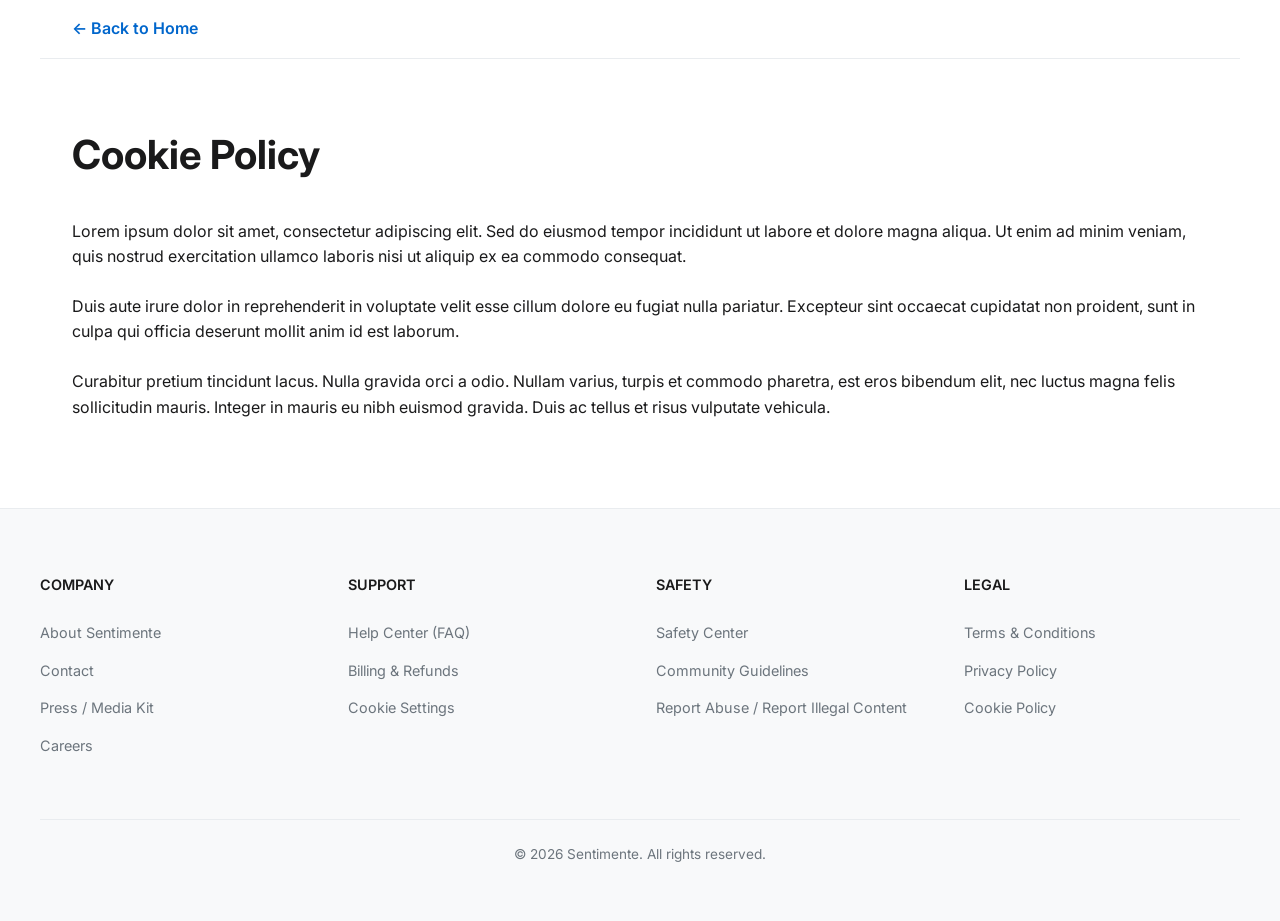
==== cookie-policy.html @ 8a0468c9 "Initial structure" ====
<!DOCTYPE html>
<html lang="en">
<head>
    <meta charset="UTF-8">
    <meta name="viewport" content="width=device-width, initial-scale=1.0">
    <title>Cookie Policy - Sentimente</title>
    <link rel="stylesheet" href="style.css">
</head>
<body>
    <nav style="padding: 1rem 2rem; border-bottom: 1px solid #e9ecef; max-width: 1200px; margin: 0 auto; width: 100%;">
        <a href="index.html" style="text-decoration: none; color: #0066cc; font-weight: 600;">← Back to Home</a>
    </nav>

    <main>
        <h1>Cookie Policy</h1>
        
        <p>Lorem ipsum dolor sit amet, consectetur adipiscing elit. Sed do eiusmod tempor incididunt ut labore et dolore magna aliqua. Ut enim ad minim veniam, quis nostrud exercitation ullamco laboris nisi ut aliquip ex ea commodo consequat.</p>
        <p>Duis aute irure dolor in reprehenderit in voluptate velit esse cillum dolore eu fugiat nulla pariatur. Excepteur sint occaecat cupidatat non proident, sunt in culpa qui officia deserunt mollit anim id est laborum.</p>
        <p>Curabitur pretium tincidunt lacus. Nulla gravida orci a odio. Nullam varius, turpis et commodo pharetra, est eros bibendum elit, nec luctus magna felis sollicitudin mauris. Integer in mauris eu nibh euismod gravida. Duis ac tellus et risus vulputate vehicula.</p>

    </main>

    
    <footer class="site-footer">
        <div class="footer-container">
            <div class="footer-column">
                <h3>Company</h3>
                <ul>
                    <li><a href="about.html">About Sentimente</a></li>
                    <li><a href="contact.html">Contact</a></li>
                    <li><a href="press.html">Press / Media Kit</a></li>
                    <li><a href="careers.html">Careers</a></li>
                </ul>
            </div>
            <div class="footer-column">
                <h3>Support</h3>
                <ul>
                    <li><a href="faq.html">Help Center (FAQ)</a></li>
                    <li><a href="billing.html">Billing & Refunds</a></li>
                    <li><a href="cookie-settings.html">Cookie Settings</a></li>
                </ul>
            </div>
            <div class="footer-column">
                <h3>Safety</h3>
                <ul>
                    <li><a href="safety.html">Safety Center</a></li>
                    <li><a href="community-guidelines.html">Community Guidelines</a></li>
                    <li><a href="report-abuse.html">Report Abuse / Report Illegal Content</a></li>
                </ul>
            </div>
            <div class="footer-column">
                <h3>Legal</h3>
                <ul>
                    <li><a href="terms.html">Terms & Conditions</a></li>
                    <li><a href="privacy.html">Privacy Policy</a></li>
                    <li><a href="cookie-policy.html">Cookie Policy</a></li>
                </ul>
            </div>
        </div>
        <div class="footer-bottom">
            <p>&copy; 2026 Sentimente. All rights reserved.</p>
        </div>
    </footer>

</body>
</html>
---- style.css ----
@import url('https://fonts.googleapis.com/css2?family=Inter:wght@300;400;600&display=swap');

:root {
    --bg-color: #ffffff;
    --text-color: #1a1a1b;
    --footer-bg: #f8f9fa;
    --accent-color: #0066cc;
    --border-color: #e9ecef;
    --muted-text: #6c757d;
}

* {
    box-sizing: border-box;
    margin: 0;
    padding: 0;
}

body {
    font-family: 'Inter', sans-serif;
    color: var(--text-color);
    background-color: var(--bg-color);
    line-height: 1.6;
    display: flex;
    flex-direction: column;
    min-height: 100vh;
}

main {
    flex: 1;
    padding: 4rem 2rem;
    max-width: 1200px;
    margin: 0 auto;
    width: 100%;
}

h1 {
    font-size: 2.5rem;
    margin-bottom: 2rem;
}

p {
    margin-bottom: 1.5rem;
}

/* Footer Styles */
.site-footer {
    background-color: var(--footer-bg);
    border-top: 1px solid var(--border-color);
    padding: 4rem 2rem 2rem;
}

.footer-container {
    max-width: 1200px;
    margin: 0 auto;
    display: grid;
    grid-template-columns: repeat(auto-fit, minmax(200px, 1fr));
    gap: 2rem;
}

.footer-column h3 {
    font-size: 0.9rem;
    font-weight: 600;
    text-transform: uppercase;
    margin-bottom: 1.5rem;
    color: var(--text-color);
}

.footer-column ul {
    list-style: none;
}

.footer-column ul li {
    margin-bottom: 0.75rem;
}

.footer-column ul li a {
    text-decoration: none;
    color: var(--muted-text);
    font-size: 0.9rem;
    transition: color 0.2s;
}

.footer-column ul li a:hover {
    color: var(--accent-color);
}

.footer-bottom {
    max-width: 1200px;
    margin: 3rem auto 0;
    padding-top: 1.5rem;
    border-top: 1px solid var(--border-color);
    text-align: center;
    color: var(--muted-text);
    font-size: 0.85rem;
}

@media (max-width: 768px) {
    .footer-container {
        grid-template-columns: repeat(2, 1fr);
    }
}

@media (max-width: 480px) {
    .footer-container {
        grid-template-columns: 1fr;
    }
}
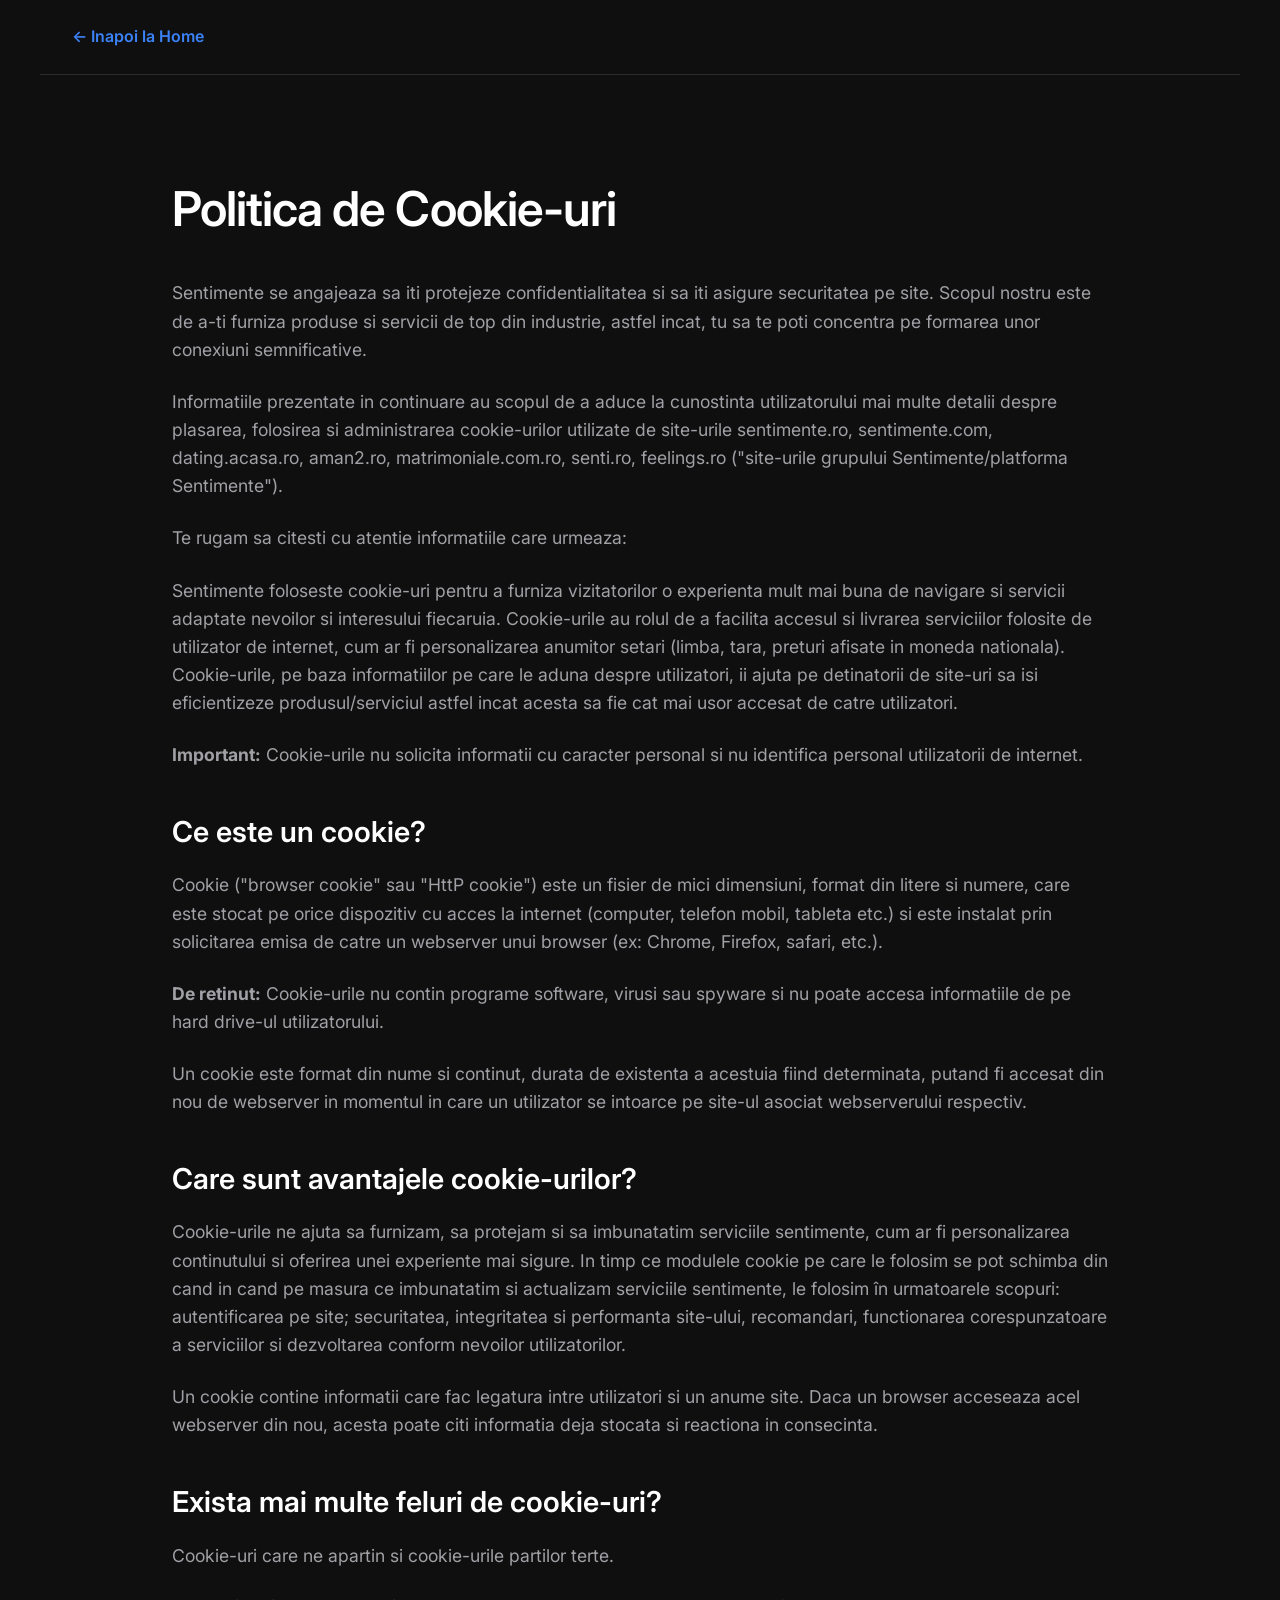
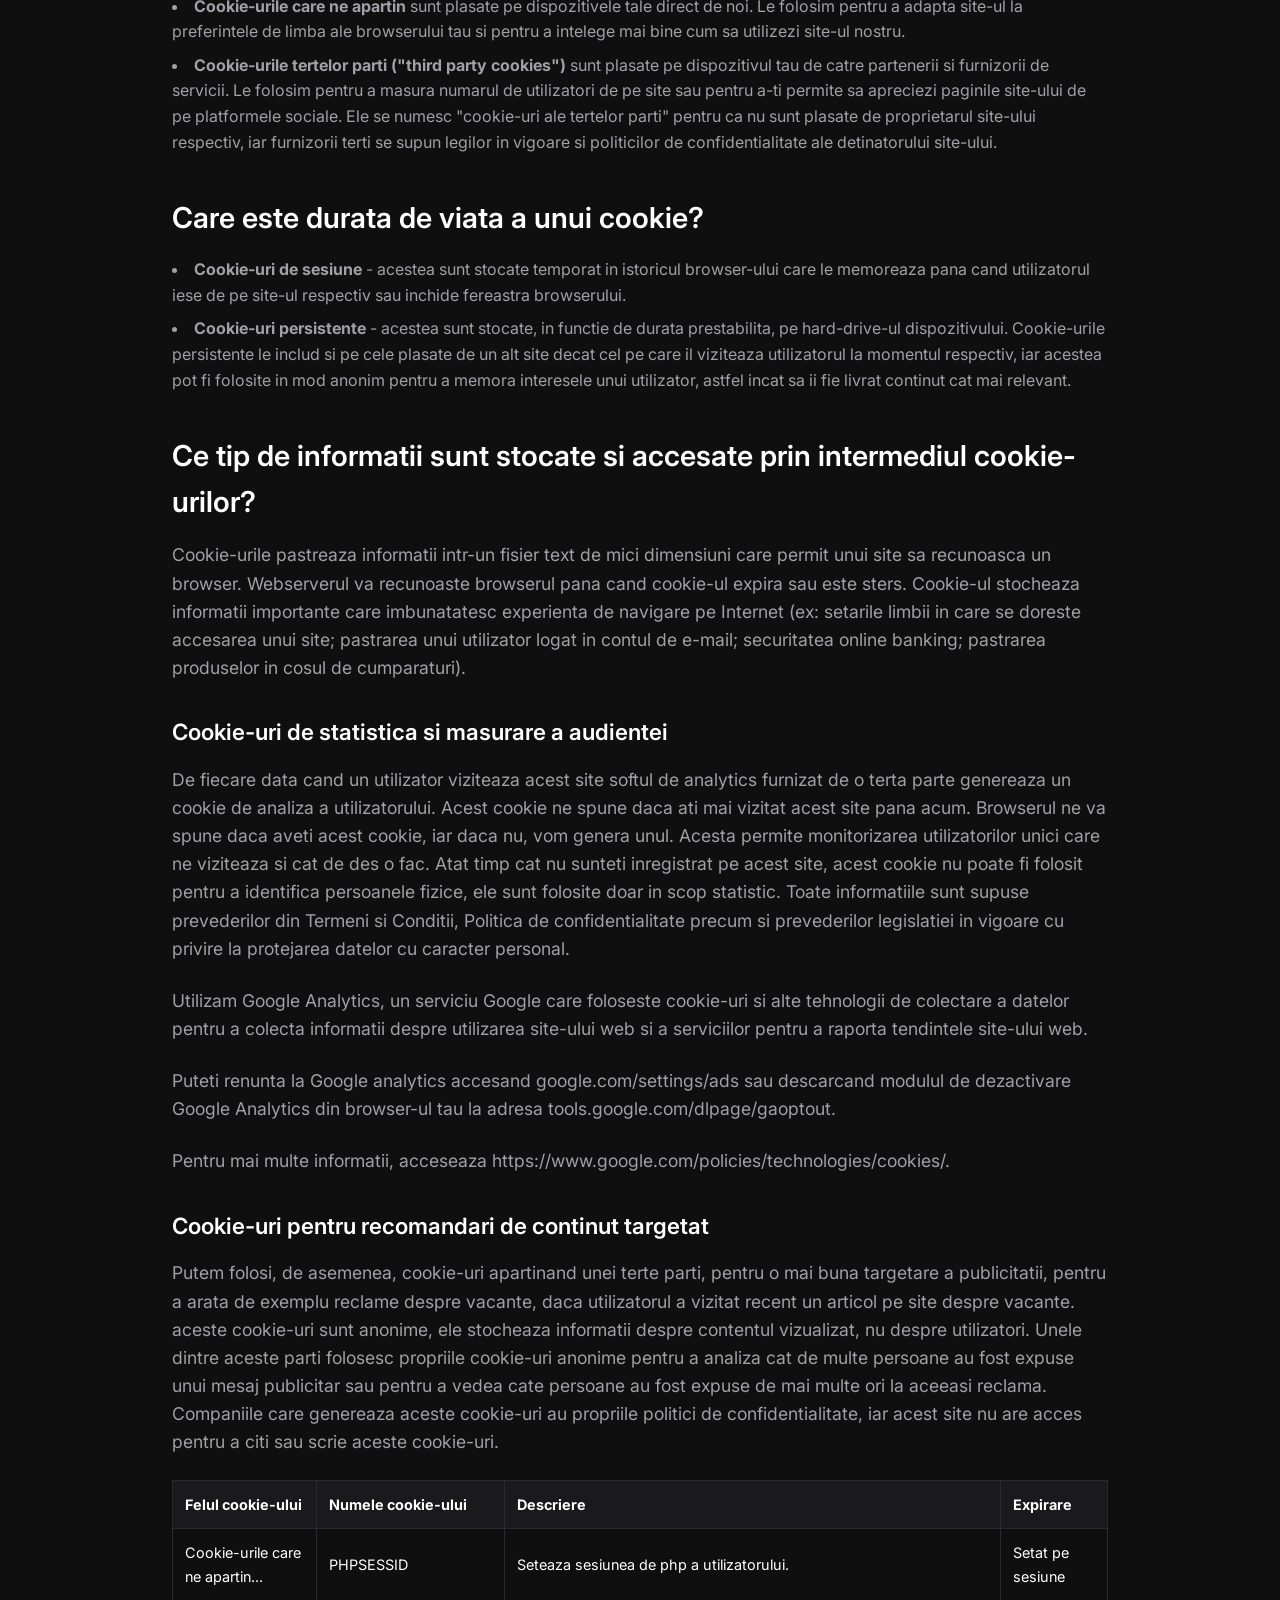
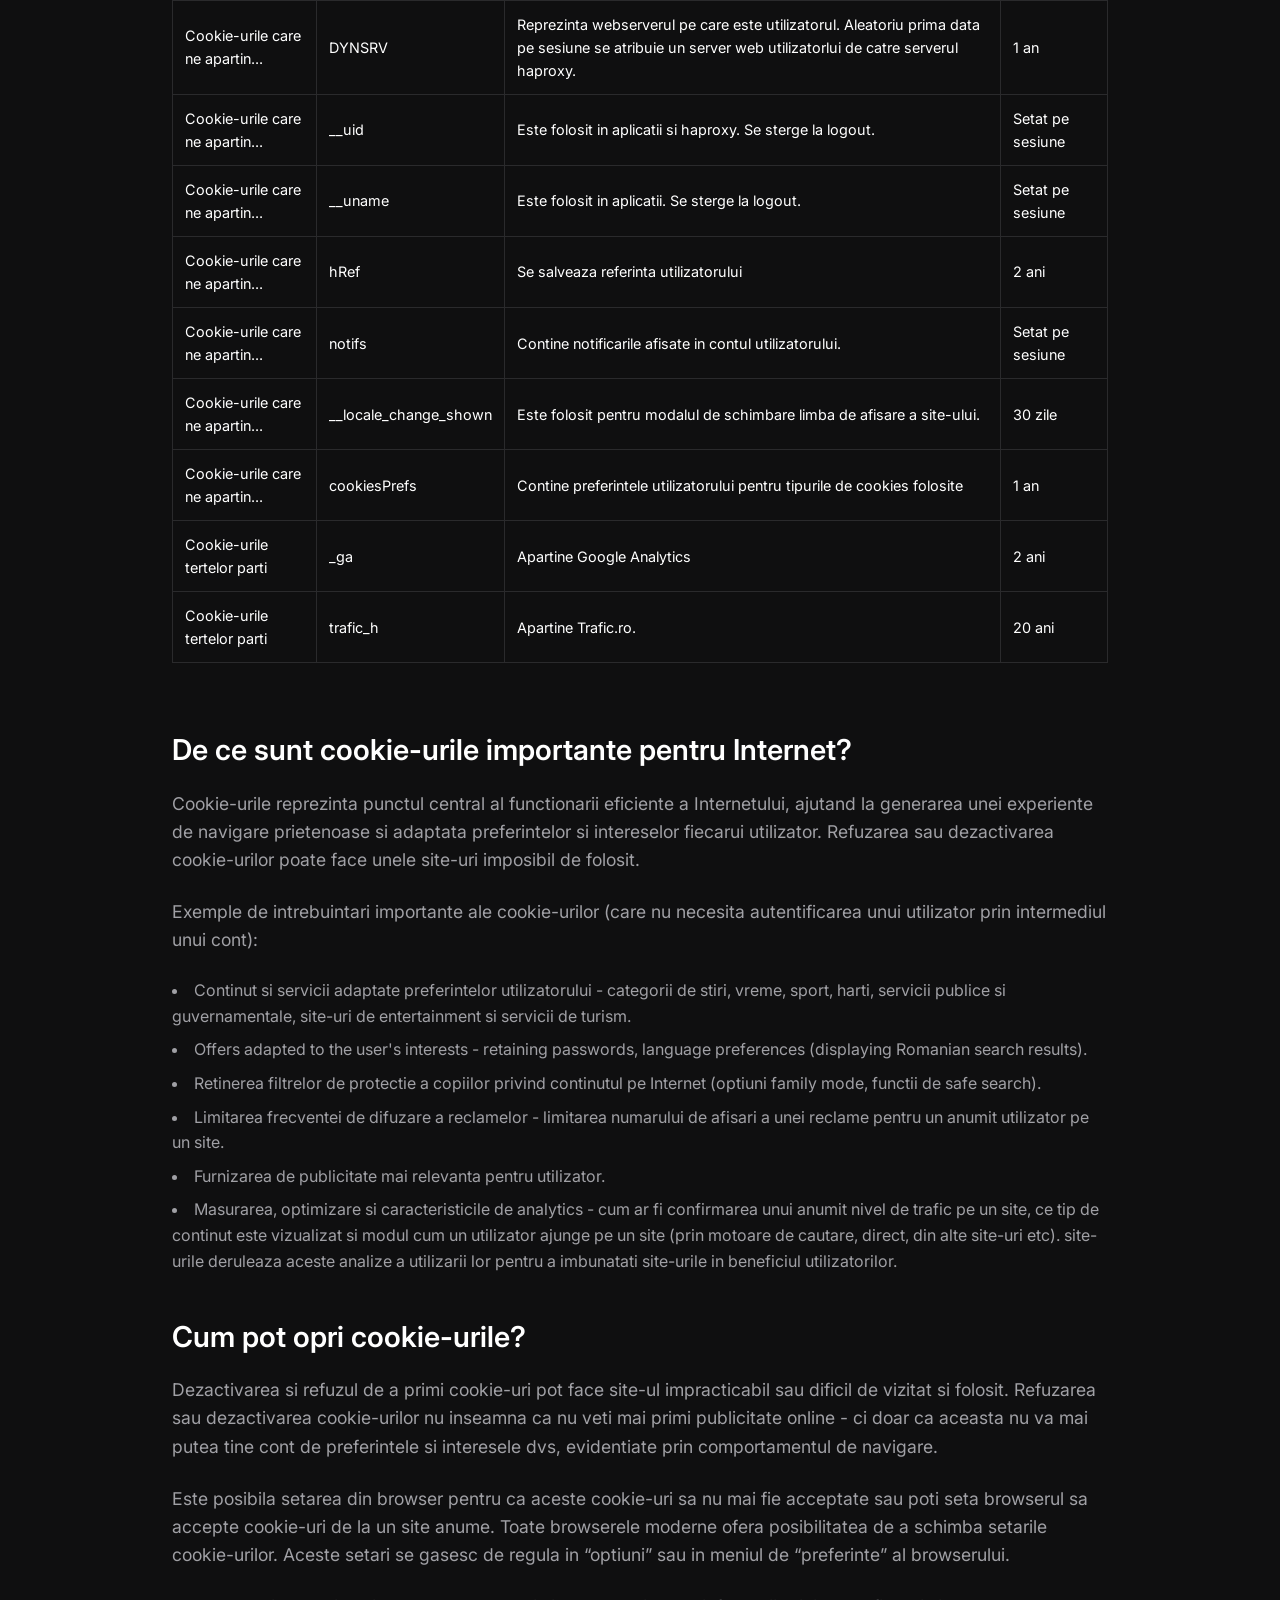
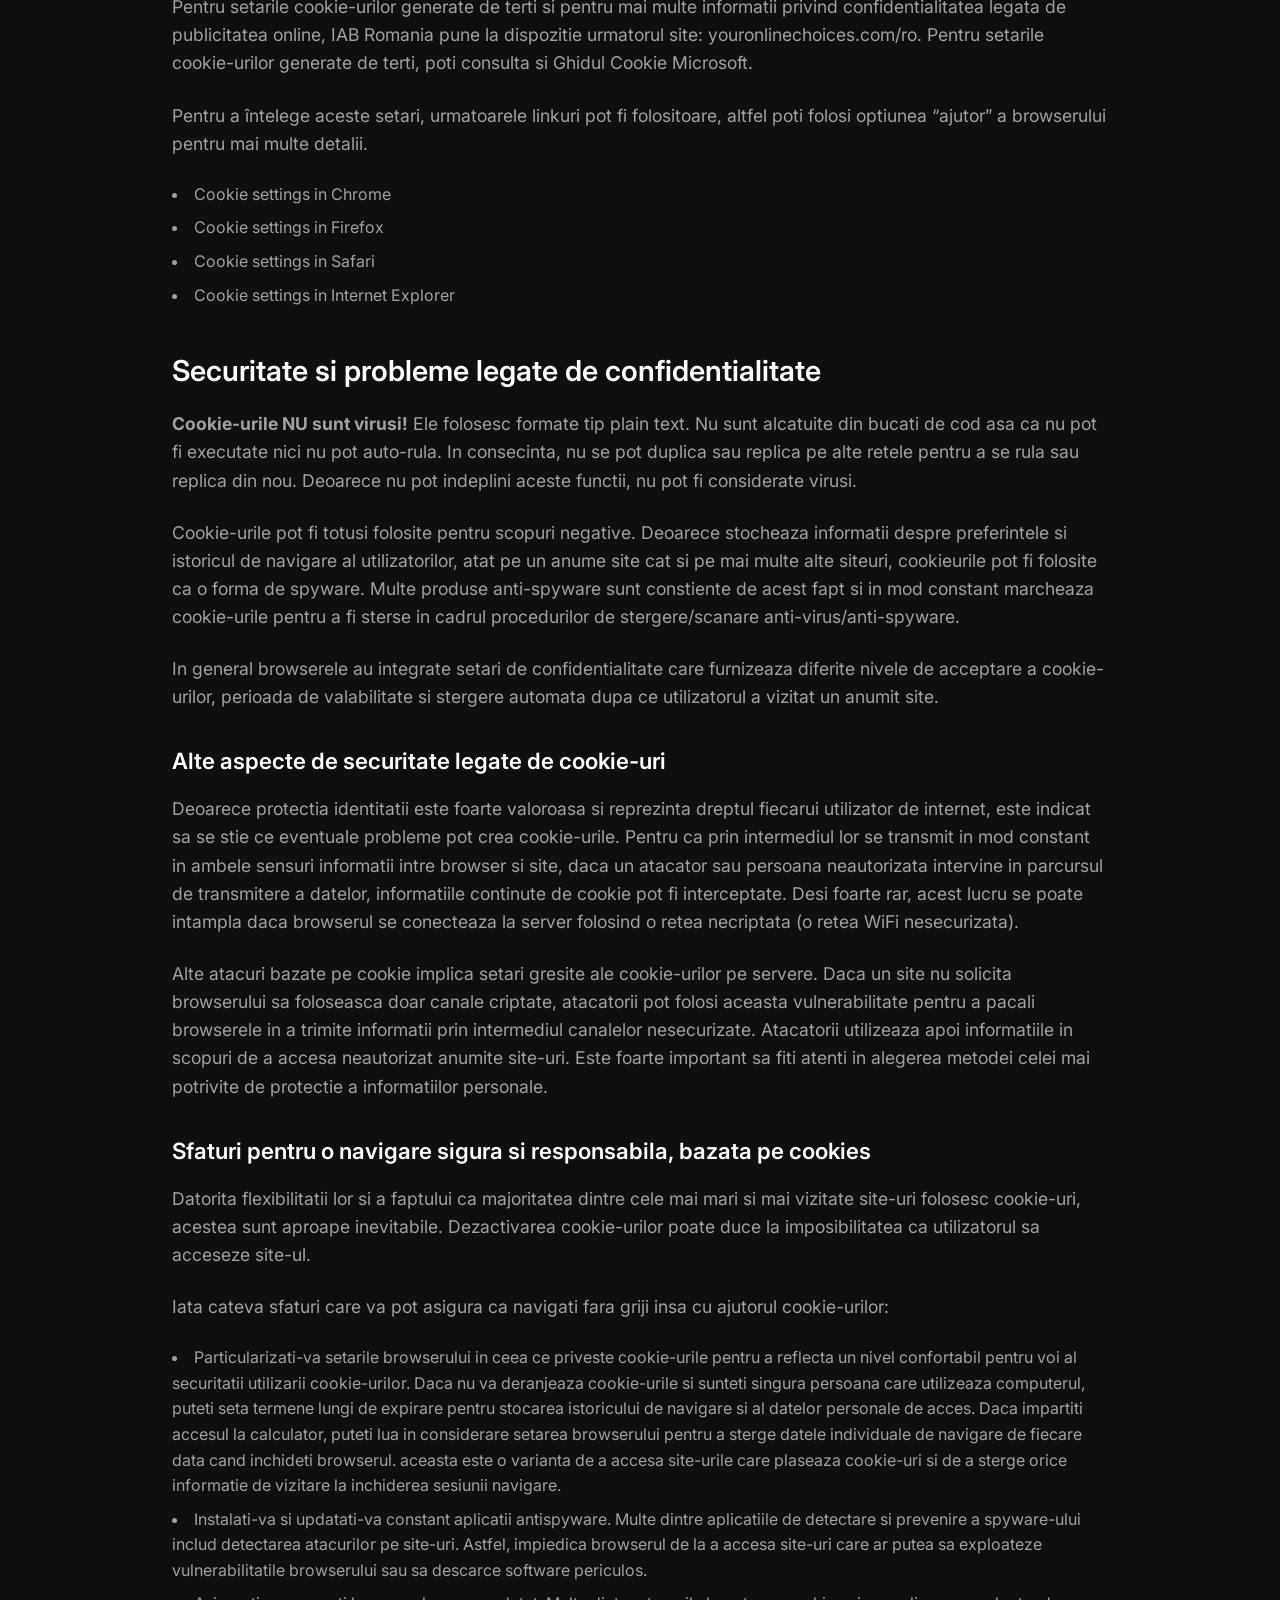
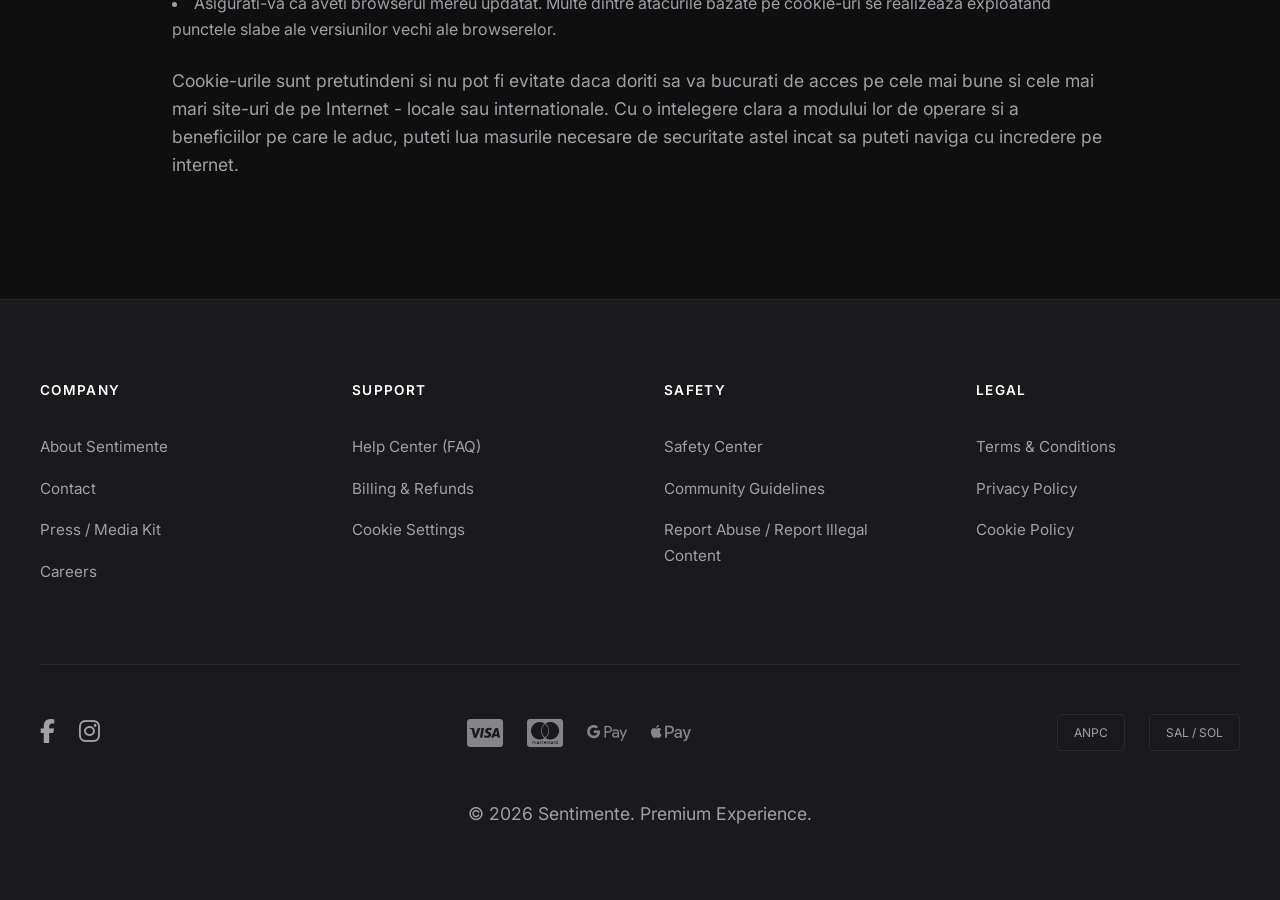
==== commit 27b71021: "Update cookie policy with formatted Romanian text" ====
--- a/cookie-policy.html
+++ b/cookie-policy.html
@@ -1,26 +1,332 @@
 <!DOCTYPE html>
 <html lang="en">
+
 <head>
     <meta charset="UTF-8">
     <meta name="viewport" content="width=device-width, initial-scale=1.0">
-    <title>Cookie Policy - Sentimente</title>
+    <title>Politica de Cookie-uri - Sentimente</title>
     <link rel="stylesheet" href="style.css">
+    <link rel="stylesheet" href="https://cdnjs.cloudflare.com/ajax/libs/font-awesome/6.4.0/css/all.min.css">
+    <style>
+        .content-section h2 {
+            font-size: 1.8rem;
+            margin: 2.5rem 0 1rem;
+            font-weight: 600;
+        }
+
+        .content-section h3 {
+            font-size: 1.4rem;
+            margin: 2rem 0 1rem;
+            font-weight: 600;
+            color: var(--text-color);
+        }
+
+        .content-section ul {
+            list-style-position: inside;
+            margin-bottom: 1.5rem;
+            color: var(--muted-text);
+        }
+
+        .content-section ul li {
+            margin-bottom: 0.5rem;
+        }
+
+        table {
+            width: 100%;
+            border-collapse: collapse;
+            margin-bottom: 1.5rem;
+            font-size: 0.9rem;
+        }
+
+        th,
+        td {
+            border: 1px solid var(--border-color);
+            padding: 0.75rem;
+            text-align: left;
+        }
+
+        th {
+            background-color: var(--secondary-bg);
+            color: var(--text-color);
+        }
+    </style>
 </head>
+
 <body>
-    <nav style="padding: 1rem 2rem; border-bottom: 1px solid #e9ecef; max-width: 1200px; margin: 0 auto; width: 100%;">
-        <a href="index.html" style="text-decoration: none; color: #0066cc; font-weight: 600;">← Back to Home</a>
+    <nav
+        style="padding: 1.5rem 2rem; border-bottom: 1px solid #2a2a2c; max-width: 1200px; margin: 0 auto; width: 100%;">
+        <a href="index.html" style="text-decoration: none; color: #3b82f6; font-weight: 600;">← Inapoi la Home</a>
     </nav>
 
-    <main>
-        <h1>Cookie Policy</h1>
-        
-        <p>Lorem ipsum dolor sit amet, consectetur adipiscing elit. Sed do eiusmod tempor incididunt ut labore et dolore magna aliqua. Ut enim ad minim veniam, quis nostrud exercitation ullamco laboris nisi ut aliquip ex ea commodo consequat.</p>
-        <p>Duis aute irure dolor in reprehenderit in voluptate velit esse cillum dolore eu fugiat nulla pariatur. Excepteur sint occaecat cupidatat non proident, sunt in culpa qui officia deserunt mollit anim id est laborum.</p>
-        <p>Curabitur pretium tincidunt lacus. Nulla gravida orci a odio. Nullam varius, turpis et commodo pharetra, est eros bibendum elit, nec luctus magna felis sollicitudin mauris. Integer in mauris eu nibh euismod gravida. Duis ac tellus et risus vulputate vehicula.</p>
-
+    <main class="content-section">
+        <h1>Politica de Cookie-uri</h1>
+
+        <p>Sentimente se angajeaza sa iti protejeze confidentialitatea si sa iti asigure securitatea pe site. Scopul
+            nostru este de a-ti furniza produse si servicii de top din industrie, astfel incat, tu sa te poti concentra
+            pe formarea unor conexiuni semnificative.</p>
+        <p>Informatiile prezentate in continuare au scopul de a aduce la cunostinta utilizatorului mai multe detalii
+            despre plasarea, folosirea si administrarea cookie-urilor utilizate de site-urile sentimente.ro,
+            sentimente.com, dating.acasa.ro, aman2.ro, matrimoniale.com.ro, senti.ro, feelings.ro ("site-urile grupului
+            Sentimente/platforma Sentimente").</p>
+        <p>Te rugam sa citesti cu atentie informatiile care urmeaza:</p>
+        <p>Sentimente foloseste cookie-uri pentru a furniza vizitatorilor o experienta mult mai buna de navigare si
+            servicii adaptate nevoilor si interesului fiecaruia. Cookie-urile au rolul de a facilita accesul si livrarea
+            serviciilor folosite de utilizator de internet, cum ar fi personalizarea anumitor setari (limba, tara,
+            preturi afisate in moneda nationala). Cookie-urile, pe baza informatiilor pe care le aduna despre
+            utilizatori, ii ajuta pe detinatorii de site-uri sa isi eficientizeze produsul/serviciul astfel incat acesta
+            sa fie cat mai usor accesat de catre utilizatori.</p>
+        <p><strong>Important:</strong> Cookie-urile nu solicita informatii cu caracter personal si nu identifica
+            personal utilizatorii de internet.</p>
+
+        <h2>Ce este un cookie?</h2>
+        <p>Cookie ("browser cookie" sau "HttP cookie") este un fisier de mici dimensiuni, format din litere si numere,
+            care este stocat pe orice dispozitiv cu acces la internet (computer, telefon mobil, tableta etc.) si este
+            instalat prin solicitarea emisa de catre un webserver unui browser (ex: Chrome, Firefox, safari, etc.).</p>
+        <p><strong>De retinut:</strong> Cookie-urile nu contin programe software, virusi sau spyware si nu poate accesa
+            informatiile de pe hard drive-ul utilizatorului.</p>
+        <p>Un cookie este format din nume si continut, durata de existenta a acestuia fiind determinata, putand fi
+            accesat din nou de webserver in momentul in care un utilizator se intoarce pe site-ul asociat webserverului
+            respectiv.</p>
+
+        <h2>Care sunt avantajele cookie-urilor?</h2>
+        <p>Cookie-urile ne ajuta sa furnizam, sa protejam si sa imbunatatim serviciile sentimente, cum ar fi
+            personalizarea continutului si oferirea unei experiente mai sigure. In timp ce modulele cookie pe care le
+            folosim se pot schimba din cand in cand pe masura ce imbunatatim si actualizam serviciile sentimente, le
+            folosim în urmatoarele scopuri: autentificarea pe site; securitatea, integritatea si performanta site-ului,
+            recomandari, functionarea corespunzatoare a serviciilor si dezvoltarea conform nevoilor utilizatorilor.</p>
+        <p>Un cookie contine informatii care fac legatura intre utilizatori si un anume site. Daca un browser acceseaza
+            acel webserver din nou, acesta poate citi informatia deja stocata si reactiona in consecinta.</p>
+
+        <h2>Exista mai multe feluri de cookie-uri?</h2>
+        <p>Cookie-uri care ne apartin si cookie-urile partilor terte.</p>
+        <ul>
+            <li><strong>Cookie-urile care ne apartin</strong> sunt plasate pe dispozitivele tale direct de noi. Le
+                folosim pentru a adapta site-ul la preferintele de limba ale browserului tau si pentru a intelege mai
+                bine cum sa utilizezi site-ul nostru.</li>
+            <li><strong>Cookie-urile tertelor parti ("third party cookies")</strong> sunt plasate pe dispozitivul tau de
+                catre partenerii si furnizorii de servicii. Le folosim pentru a masura numarul de utilizatori de pe site
+                sau pentru a-ti permite sa apreciezi paginile site-ului de pe platformele sociale. Ele se numesc
+                "cookie-uri ale tertelor parti" pentru ca nu sunt plasate de proprietarul site-ului respectiv, iar
+                furnizorii terti se supun legilor in vigoare si politicilor de confidentialitate ale detinatorului
+                site-ului.</li>
+        </ul>
+
+        <h2>Care este durata de viata a unui cookie?</h2>
+        <ul>
+            <li><strong>Cookie-uri de sesiune</strong> - acestea sunt stocate temporat in istoricul browser-ului care le
+                memoreaza pana cand utilizatorul iese de pe site-ul respectiv sau inchide fereastra browserului.</li>
+            <li><strong>Cookie-uri persistente</strong> - acestea sunt stocate, in functie de durata prestabilita, pe
+                hard-drive-ul dispozitivului. Cookie-urile persistente le includ si pe cele plasate de un alt site decat
+                cel pe care il viziteaza utilizatorul la momentul respectiv, iar acestea pot fi folosite in mod anonim
+                pentru a memora interesele unui utilizator, astfel incat sa ii fie livrat continut cat mai relevant.
+            </li>
+        </ul>
+
+        <h2>Ce tip de informatii sunt stocate si accesate prin intermediul cookie-urilor?</h2>
+        <p>Cookie-urile pastreaza informatii intr-un fisier text de mici dimensiuni care permit unui site sa recunoasca
+            un browser. Webserverul va recunoaste browserul pana cand cookie-ul expira sau este sters. Cookie-ul
+            stocheaza informatii importante care imbunatatesc experienta de navigare pe Internet (ex: setarile limbii in
+            care se doreste accesarea unui site; pastrarea unui utilizator logat in contul de e-mail; securitatea online
+            banking; pastrarea produselor in cosul de cumparaturi).</p>
+
+        <h3>Cookie-uri de statistica si masurare a audientei</h3>
+        <p>De fiecare data cand un utilizator viziteaza acest site softul de analytics furnizat de o terta parte
+            genereaza un cookie de analiza a utilizatorului. Acest cookie ne spune daca ati mai vizitat acest site pana
+            acum. Browserul ne va spune daca aveti acest cookie, iar daca nu, vom genera unul. Acesta permite
+            monitorizarea utilizatorilor unici care ne viziteaza si cat de des o fac. Atat timp cat nu sunteti
+            inregistrat pe acest site, acest cookie nu poate fi folosit pentru a identifica persoanele fizice, ele sunt
+            folosite doar in scop statistic. Toate informatiile sunt supuse prevederilor din Termeni si Conditii,
+            Politica de confidentialitate precum si prevederilor legislatiei in vigoare cu privire la protejarea datelor
+            cu caracter personal.</p>
+        <p>Utilizam Google Analytics, un serviciu Google care foloseste cookie-uri si alte tehnologii de colectare a
+            datelor pentru a colecta informatii despre utilizarea site-ului web si a serviciilor pentru a raporta
+            tendintele site-ului web.</p>
+        <p>Puteti renunta la Google analytics accesand google.com/settings/ads sau descarcand modulul de dezactivare
+            Google Analytics din browser-ul tau la adresa tools.google.com/dlpage/gaoptout.</p>
+        <p>Pentru mai multe informatii, acceseaza https://www.google.com/policies/technologies/cookies/.</p>
+
+        <h3>Cookie-uri pentru recomandari de continut targetat</h3>
+        <p>Putem folosi, de asemenea, cookie-uri apartinand unei terte parti, pentru o mai buna targetare a
+            publicitatii, pentru a arata de exemplu reclame despre vacante, daca utilizatorul a vizitat recent un
+            articol pe site despre vacante. aceste cookie-uri sunt anonime, ele stocheaza informatii despre contentul
+            vizualizat, nu despre utilizatori. Unele dintre aceste parti folosesc propriile cookie-uri anonime pentru a
+            analiza cat de multe persoane au fost expuse unui mesaj publicitar sau pentru a vedea cate persoane au fost
+            expuse de mai multe ori la aceeasi reclama. Companiile care genereaza aceste cookie-uri au propriile
+            politici de confidentialitate, iar acest site nu are acces pentru a citi sau scrie aceste cookie-uri.</p>
+
+        <div style="overflow-x: auto;">
+            <table>
+                <thead>
+                    <tr>
+                        <th>Felul cookie-ului</th>
+                        <th>Numele cookie-ului</th>
+                        <th>Descriere</th>
+                        <th>Expirare</th>
+                    </tr>
+                </thead>
+                <tbody>
+                    <tr>
+                        <td>Cookie-urile care ne apartin...</td>
+                        <td>PHPSESSID</td>
+                        <td>Seteaza sesiunea de php a utilizatorului.</td>
+                        <td>Setat pe sesiune</td>
+                    </tr>
+                    <tr>
+                        <td>Cookie-urile care ne apartin...</td>
+                        <td>DYNSRV</td>
+                        <td>Reprezinta webserverul pe care este utilizatorul. Aleatoriu prima data pe sesiune se
+                            atribuie un server web utilizatorlui de catre serverul haproxy.</td>
+                        <td>1 an</td>
+                    </tr>
+                    <tr>
+                        <td>Cookie-urile care ne apartin...</td>
+                        <td>__uid</td>
+                        <td>Este folosit in aplicatii si haproxy. Se sterge la logout.</td>
+                        <td>Setat pe sesiune</td>
+                    </tr>
+                    <tr>
+                        <td>Cookie-urile care ne apartin...</td>
+                        <td>__uname</td>
+                        <td>Este folosit in aplicatii. Se sterge la logout.</td>
+                        <td>Setat pe sesiune</td>
+                    </tr>
+                    <tr>
+                        <td>Cookie-urile care ne apartin...</td>
+                        <td>hRef</td>
+                        <td>Se salveaza referinta utilizatorului</td>
+                        <td>2 ani</td>
+                    </tr>
+                    <tr>
+                        <td>Cookie-urile care ne apartin...</td>
+                        <td>notifs</td>
+                        <td>Contine notificarile afisate in contul utilizatorului.</td>
+                        <td>Setat pe sesiune</td>
+                    </tr>
+                    <tr>
+                        <td>Cookie-urile care ne apartin...</td>
+                        <td>__locale_change_shown</td>
+                        <td>Este folosit pentru modalul de schimbare limba de afisare a site-ului.</td>
+                        <td>30 zile</td>
+                    </tr>
+                    <tr>
+                        <td>Cookie-urile care ne apartin...</td>
+                        <td>cookiesPrefs</td>
+                        <td>Contine preferintele utilizatorului pentru tipurile de cookies folosite</td>
+                        <td>1 an</td>
+                    </tr>
+                    <tr>
+                        <td>Cookie-urile tertelor parti</td>
+                        <td>_ga</td>
+                        <td>Apartine Google Analytics</td>
+                        <td>2 ani</td>
+                    </tr>
+                    <tr>
+                        <td>Cookie-urile tertelor parti</td>
+                        <td>trafic_h</td>
+                        <td>Apartine Trafic.ro.</td>
+                        <td>20 ani</td>
+                    </tr>
+                </tbody>
+            </table>
+        </div>
+
+        <h2>De ce sunt cookie-urile importante pentru Internet?</h2>
+        <p>Cookie-urile reprezinta punctul central al functionarii eficiente a Internetului, ajutand la generarea unei
+            experiente de navigare prietenoase si adaptata preferintelor si intereselor fiecarui utilizator. Refuzarea
+            sau dezactivarea cookie-urilor poate face unele site-uri imposibil de folosit.</p>
+        <p>Exemple de intrebuintari importante ale cookie-urilor (care nu necesita autentificarea unui utilizator prin
+            intermediul unui cont):</p>
+        <ul>
+            <li>Continut si servicii adaptate preferintelor utilizatorului - categorii de stiri, vreme, sport, harti,
+                servicii publice si guvernamentale, site-uri de entertainment si servicii de turism.</li>
+            <li>Offers adapted to the user's interests - retaining passwords, language preferences (displaying Romanian
+                search results).</li>
+            <li>Retinerea filtrelor de protectie a copiilor privind continutul pe Internet (optiuni family mode, functii
+                de safe search).</li>
+            <li>Limitarea frecventei de difuzare a reclamelor - limitarea numarului de afisari a unei reclame pentru un
+                anumit utilizator pe un site.</li>
+            <li>Furnizarea de publicitate mai relevanta pentru utilizator.</li>
+            <li>Masurarea, optimizare si caracteristicile de analytics - cum ar fi confirmarea unui anumit nivel de
+                trafic pe un site, ce tip de continut este vizualizat si modul cum un utilizator ajunge pe un site (prin
+                motoare de cautare, direct, din alte site-uri etc). site-urile deruleaza aceste analize a utilizarii lor
+                pentru a imbunatati site-urile in beneficiul utilizatorilor.</li>
+        </ul>
+
+        <h2>Cum pot opri cookie-urile?</h2>
+        <p>Dezactivarea si refuzul de a primi cookie-uri pot face site-ul impracticabil sau dificil de vizitat si
+            folosit. Refuzarea sau dezactivarea cookie-urilor nu inseamna ca nu veti mai primi publicitate online - ci
+            doar ca aceasta nu va mai putea tine cont de preferintele si interesele dvs, evidentiate prin comportamentul
+            de navigare.</p>
+        <p>Este posibila setarea din browser pentru ca aceste cookie-uri sa nu mai fie acceptate sau poti seta browserul
+            sa accepte cookie-uri de la un site anume. Toate browserele moderne ofera posibilitatea de a schimba
+            setarile cookie-urilor. Aceste setari se gasesc de regula in “optiuni” sau in meniul de “preferinte” al
+            browserului.</p>
+        <p>Pentru setarile cookie-urilor generate de terti si pentru mai multe informatii privind confidentialitatea
+            legata de publicitatea online, IAB Romania pune la dispozitie urmatorul site: youronlinechoices.com/ro.
+            Pentru setarile cookie-urilor generate de terti, poti consulta si Ghidul Cookie Microsoft.</p>
+        <p>Pentru a întelege aceste setari, urmatoarele linkuri pot fi folositoare, altfel poti folosi optiunea “ajutor”
+            a browserului pentru mai multe detalii.</p>
+        <ul>
+            <li>Cookie settings in Chrome</li>
+            <li>Cookie settings in Firefox</li>
+            <li>Cookie settings in Safari</li>
+            <li>Cookie settings in Internet Explorer</li>
+        </ul>
+
+        <h2>Securitate si probleme legate de confidentialitate</h2>
+        <p><strong>Cookie-urile NU sunt virusi!</strong> Ele folosesc formate tip plain text. Nu sunt alcatuite din
+            bucati de cod asa ca nu pot fi executate nici nu pot auto-rula. In consecinta, nu se pot duplica sau replica
+            pe alte retele pentru a se rula sau replica din nou. Deoarece nu pot indeplini aceste functii, nu pot fi
+            considerate virusi.</p>
+        <p>Cookie-urile pot fi totusi folosite pentru scopuri negative. Deoarece stocheaza informatii despre
+            preferintele si istoricul de navigare al utilizatorilor, atat pe un anume site cat si pe mai multe alte
+            siteuri, cookieurile pot fi folosite ca o forma de spyware. Multe produse anti-spyware sunt constiente de
+            acest fapt si in mod constant marcheaza cookie-urile pentru a fi sterse in cadrul procedurilor de
+            stergere/scanare anti-virus/anti-spyware.</p>
+        <p>In general browserele au integrate setari de confidentialitate care furnizeaza diferite nivele de acceptare a
+            cookie-urilor, perioada de valabilitate si stergere automata dupa ce utilizatorul a vizitat un anumit site.
+        </p>
+
+        <h3>Alte aspecte de securitate legate de cookie-uri</h3>
+        <p>Deoarece protectia identitatii este foarte valoroasa si reprezinta dreptul fiecarui utilizator de internet,
+            este indicat sa se stie ce eventuale probleme pot crea cookie-urile. Pentru ca prin intermediul lor se
+            transmit in mod constant in ambele sensuri informatii intre browser si site, daca un atacator sau persoana
+            neautorizata intervine in parcursul de transmitere a datelor, informatiile continute de cookie pot fi
+            interceptate. Desi foarte rar, acest lucru se poate intampla daca browserul se conecteaza la server folosind
+            o retea necriptata (o retea WiFi nesecurizata).</p>
+        <p>Alte atacuri bazate pe cookie implica setari gresite ale cookie-urilor pe servere. Daca un site nu solicita
+            browserului sa foloseasca doar canale criptate, atacatorii pot folosi aceasta vulnerabilitate pentru a
+            pacali browserele in a trimite informatii prin intermediul canalelor nesecurizate. Atacatorii utilizeaza
+            apoi informatiile in scopuri de a accesa neautorizat anumite site-uri. Este foarte important sa fiti atenti
+            in alegerea metodei celei mai potrivite de protectie a informatiilor personale.</p>
+
+        <h3>Sfaturi pentru o navigare sigura si responsabila, bazata pe cookies</h3>
+        <p>Datorita flexibilitatii lor si a faptului ca majoritatea dintre cele mai mari si mai vizitate site-uri
+            folosesc cookie-uri, acestea sunt aproape inevitabile. Dezactivarea cookie-urilor poate duce la
+            imposibilitatea ca utilizatorul sa acceseze site-ul.</p>
+        <p>Iata cateva sfaturi care va pot asigura ca navigati fara griji insa cu ajutorul cookie-urilor:</p>
+        <ul>
+            <li>Particularizati-va setarile browserului in ceea ce priveste cookie-urile pentru a reflecta un nivel
+                confortabil pentru voi al securitatii utilizarii cookie-urilor. Daca nu va deranjeaza cookie-urile si
+                sunteti singura persoana care utilizeaza computerul, puteti seta termene lungi de expirare pentru
+                stocarea istoricului de navigare si al datelor personale de acces. Daca impartiti accesul la calculator,
+                puteti lua in considerare setarea browserului pentru a sterge datele individuale de navigare de fiecare
+                data cand inchideti browserul. aceasta este o varianta de a accesa site-urile care plaseaza cookie-uri
+                si de a sterge orice informatie de vizitare la inchiderea sesiunii navigare.</li>
+            <li>Instalati-va si updatati-va constant aplicatii antispyware. Multe dintre aplicatiile de detectare si
+                prevenire a spyware-ului includ detectarea atacurilor pe site-uri. Astfel, impiedica browserul de la a
+                accesa site-uri care ar putea sa exploateze vulnerabilitatile browserului sau sa descarce software
+                periculos.</li>
+            <li>Asigurati-va ca aveti browserul mereu updatat. Multe dintre atacurile bazate pe cookie-uri se realizeaza
+                exploatand punctele slabe ale versiunilor vechi ale browserelor.</li>
+        </ul>
+
+        <p>Cookie-urile sunt pretutindeni si nu pot fi evitate daca doriti sa va bucurati de acces pe cele mai bune si
+            cele mai mari site-uri de pe Internet - locale sau internationale. Cu o intelegere clara a modului lor de
+            operare si a beneficiilor pe care le aduc, puteti lua masurile necesare de securitate astel incat sa puteti
+            naviga cu incredere pe internet.</p>
     </main>
 
-    
     <footer class="site-footer">
         <div class="footer-container">
             <div class="footer-column">
@@ -57,10 +363,28 @@
                 </ul>
             </div>
         </div>
+
+        <div class="footer-extra">
+            <div class="social-icons">
+                <a href="#"><i class="fab fa-facebook-f"></i></a>
+                <a href="#"><i class="fab fa-instagram"></i></a>
+            </div>
+            <div class="payment-methods">
+                <i class="fab fa-cc-visa"></i>
+                <i class="fab fa-cc-mastercard"></i>
+                <i class="fab fa-google-pay"></i>
+                <i class="fab fa-apple-pay"></i>
+            </div>
+            <div class="legal-ro">
+                <a href="anpc.html">ANPC</a>
+                <a href="sol.html">SAL / SOL</a>
+            </div>
+        </div>
+
         <div class="footer-bottom">
-            <p>&copy; 2026 Sentimente. All rights reserved.</p>
+            <p>&copy; 2026 Sentimente. Premium Experience.</p>
         </div>
     </footer>
-
 </body>
-</html>
+
+</html>
--- a/style.css
+++ b/style.css
@@ -1,12 +1,13 @@
 @import url('https://fonts.googleapis.com/css2?family=Inter:wght@300;400;600&display=swap');
 
 :root {
-    --bg-color: #ffffff;
-    --text-color: #1a1a1b;
-    --footer-bg: #f8f9fa;
-    --accent-color: #0066cc;
-    --border-color: #e9ecef;
-    --muted-text: #6c757d;
+    --bg-color: #0f0f10;
+    --secondary-bg: #1a1a1c;
+    --text-color: #ffffff;
+    --muted-text: #a0a0a5;
+    --accent-color: #3b82f6;
+    --border-color: #2a2a2c;
+    --glass-bg: rgba(255, 255, 255, 0.03);
 }
 
 * {
@@ -27,26 +28,30 @@
 
 main {
     flex: 1;
-    padding: 4rem 2rem;
-    max-width: 1200px;
+    padding: 6rem 2rem;
+    max-width: 1000px;
     margin: 0 auto;
     width: 100%;
 }
 
 h1 {
-    font-size: 2.5rem;
+    font-size: 3rem;
+    font-weight: 600;
     margin-bottom: 2rem;
+    letter-spacing: -0.02em;
 }
 
 p {
+    color: var(--muted-text);
     margin-bottom: 1.5rem;
+    font-size: 1.1rem;
 }
 
 /* Footer Styles */
 .site-footer {
-    background-color: var(--footer-bg);
+    background-color: var(--secondary-bg);
     border-top: 1px solid var(--border-color);
-    padding: 4rem 2rem 2rem;
+    padding: 5rem 2rem 3rem;
 }
 
 .footer-container {
@@ -54,15 +59,16 @@
     margin: 0 auto;
     display: grid;
     grid-template-columns: repeat(auto-fit, minmax(200px, 1fr));
-    gap: 2rem;
+    gap: 3rem;
 }
 
 .footer-column h3 {
-    font-size: 0.9rem;
+    font-size: 0.85rem;
     font-weight: 600;
     text-transform: uppercase;
-    margin-bottom: 1.5rem;
+    margin-bottom: 2rem;
     color: var(--text-color);
+    letter-spacing: 0.1em;
 }
 
 .footer-column ul {
@@ -70,33 +76,94 @@
 }
 
 .footer-column ul li {
-    margin-bottom: 0.75rem;
+    margin-bottom: 1rem;
 }
 
 .footer-column ul li a {
     text-decoration: none;
     color: var(--muted-text);
-    font-size: 0.9rem;
-    transition: color 0.2s;
+    font-size: 0.95rem;
+    transition: all 0.3s ease;
 }
 
 .footer-column ul li a:hover {
+    color: var(--text-color);
+    padding-left: 5px;
+}
+
+/* Social & Payments & Legal */
+.footer-extra {
+    max-width: 1200px;
+    margin: 4rem auto 0;
+    padding-top: 3rem;
+    border-top: 1px solid var(--border-color);
+    display: flex;
+    justify-content: space-between;
+    align-items: center;
+    flex-wrap: wrap;
+    gap: 2rem;
+}
+
+.social-icons {
+    display: flex;
+    gap: 1.5rem;
+}
+
+.social-icons a {
+    color: var(--muted-text);
+    font-size: 1.5rem;
+    transition: color 0.3s ease;
+}
+
+.social-icons a:hover {
     color: var(--accent-color);
+}
+
+.payment-methods {
+    display: flex;
+    gap: 1.5rem;
+    align-items: center;
+}
+
+.payment-methods i {
+    font-size: 2rem;
+    color: var(--muted-text);
+    opacity: 0.8;
+}
+
+.legal-ro {
+    display: flex;
+    gap: 1.5rem;
+}
+
+.legal-ro a {
+    text-decoration: none;
+    font-size: 0.75rem;
+    color: var(--muted-text);
+    border: 1px solid var(--border-color);
+    padding: 0.5rem 1rem;
+    border-radius: 4px;
+    transition: all 0.3s ease;
+}
+
+.legal-ro a:hover {
+    border-color: var(--accent-color);
+    color: var(--text-color);
+    background: var(--glass-bg);
 }
 
 .footer-bottom {
     max-width: 1200px;
     margin: 3rem auto 0;
-    padding-top: 1.5rem;
-    border-top: 1px solid var(--border-color);
     text-align: center;
-    color: var(--muted-text);
-    font-size: 0.85rem;
+    color: #555;
+    font-size: 0.8rem;
 }
 
-@media (max-width: 768px) {
-    .footer-container {
-        grid-template-columns: repeat(2, 1fr);
+@media (max-width: 900px) {
+    .footer-extra {
+        flex-direction: column;
+        text-align: center;
     }
 }
 
@@ -104,4 +171,4 @@
     .footer-container {
         grid-template-columns: 1fr;
     }
-}
+}
